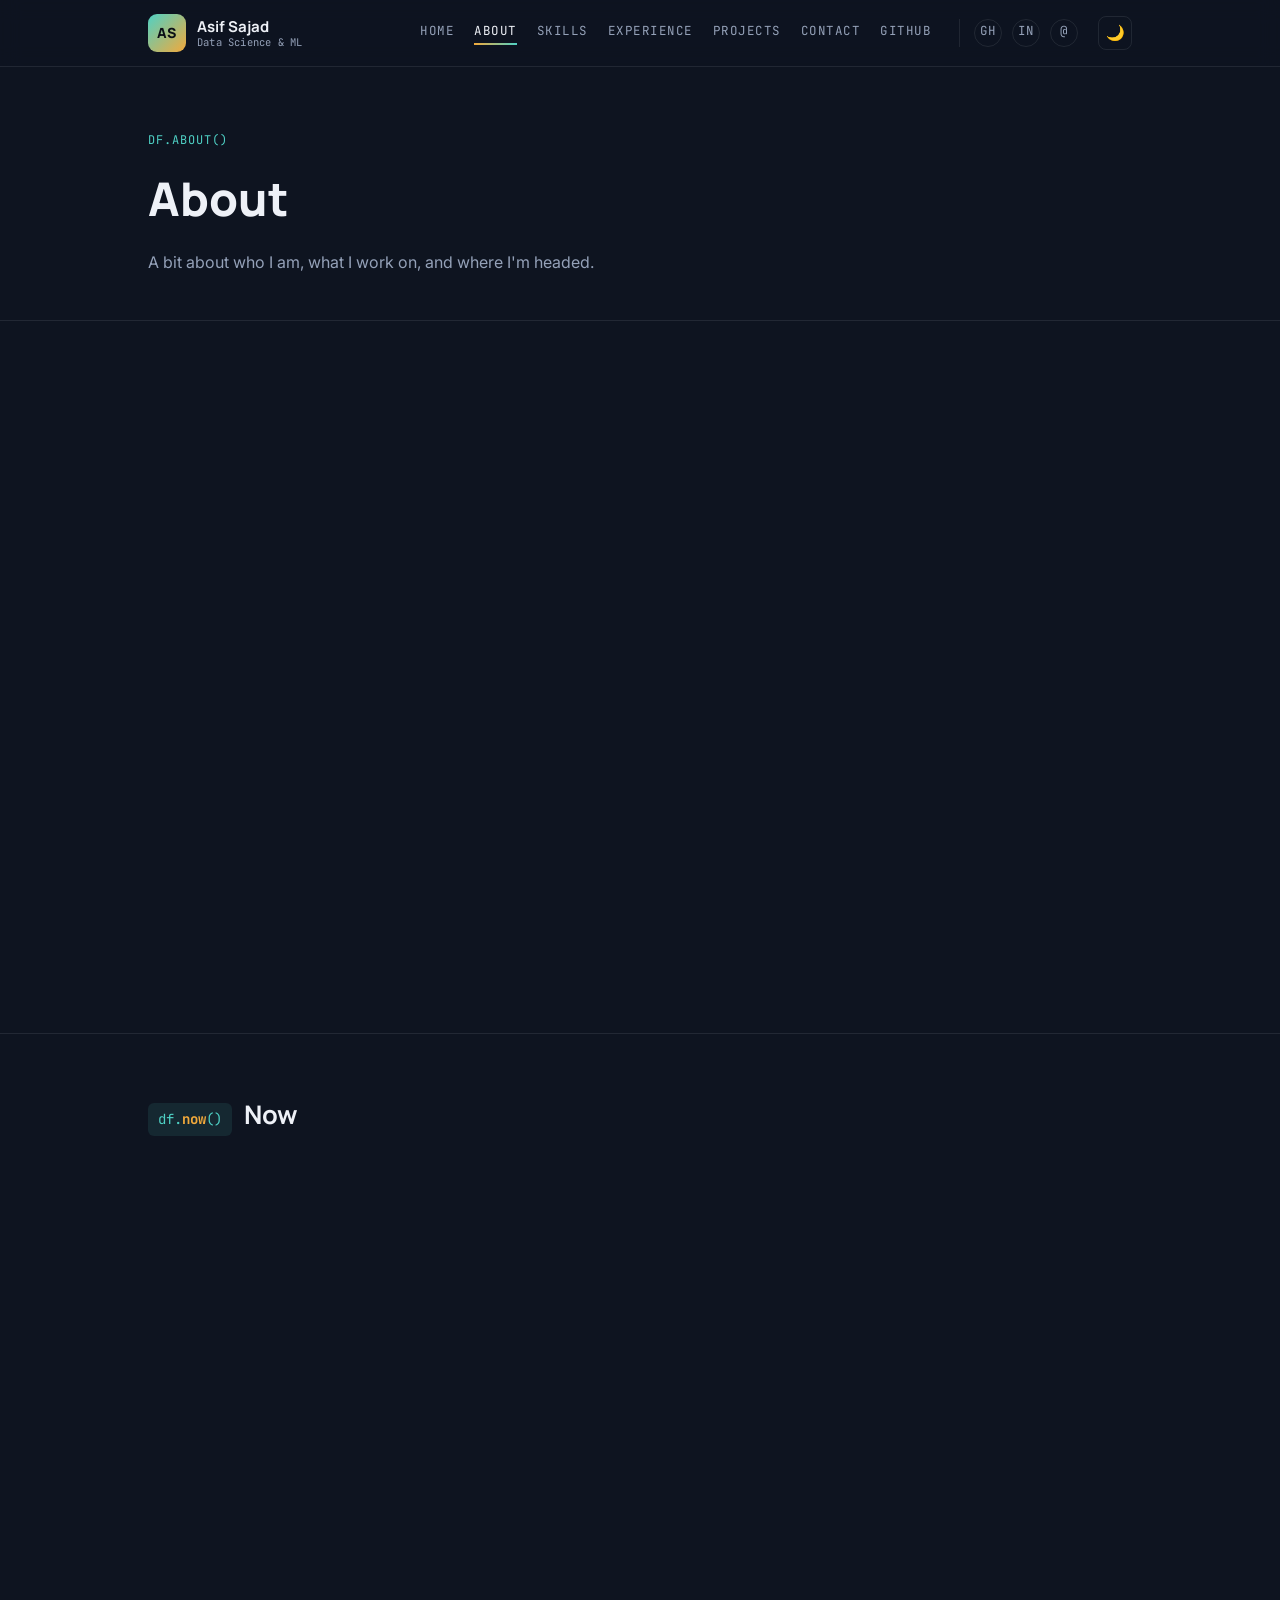
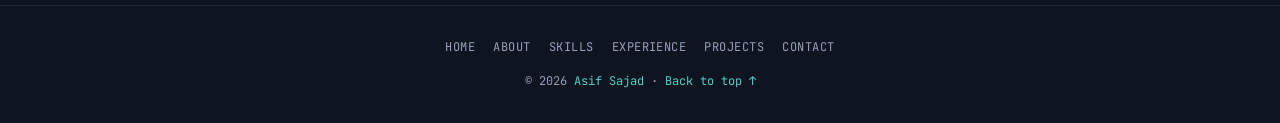
==== about.html @ b492c09a "Add files via upload" ====
<!DOCTYPE html>
<html lang="en">
<head>
<meta charset="UTF-8">
<meta name="viewport" content="width=device-width, initial-scale=1.0">
<title>About — Asif Sajad</title>
<link rel="preconnect" href="https://fonts.googleapis.com">
<link rel="preconnect" href="https://fonts.gstatic.com" crossorigin>
<link href="https://fonts.googleapis.com/css2?family=Manrope:wght@500;700;800&family=Inter:wght@400;500;600&family=JetBrains+Mono:wght@400;500;600&display=swap" rel="stylesheet">
<link rel="stylesheet" href="style.css">
<script data-goatcounter="https://asifsajad.goatcounter.com/count" async src="//gc.zgo.at/count.js"></script>
</head>
<body data-theme="dark" id="top">
<a href="#main" class="skip-link">Skip to main content</a>

<header class="nav">
  <div class="nav-inner">
    <a href="index.html" class="brand">
      <span class="monogram">AS</span>
      <span class="brand-text">
        <span class="brand-name">Asif Sajad</span>
        <span class="brand-tag">Data Science &amp; ML</span>
      </span>
    </a>
    <button class="nav-toggle" id="navToggle" aria-label="Toggle menu">☰</button>
    <nav class="links" id="navLinks">
      <a href="index.html">Home</a>
      <a href="about.html" class="active">About</a>
      <a href="skills.html">Skills</a>
      <a href="experience.html">Experience</a>
      <a href="projects.html">Projects</a>
      <a href="contact.html">Contact</a>
      <a href="https://github.com/aasifsajad0100" target="_blank" rel="noopener">GitHub</a>
      <div class="nav-socials">
        <a href="https://github.com/aasifsajad0100" target="_blank" rel="noopener" aria-label="GitHub">gh</a>
        <a href="https://www.linkedin.com/in/asif-sajad-9b8128278/" target="_blank" rel="noopener" aria-label="LinkedIn">in</a>
        <a href="mailto:aasifsajad2@gmail.com" aria-label="Email">@</a>
      </div>
      <button class="theme-btn" id="themeBtn" aria-label="Toggle theme">🌙</button>
    </nav>
  </div>
</header>

<main id="main">
  <section class="page-hero" style="border-top:none;">
    <div class="wrap">
      <div class="page-eyebrow">df.about()</div>
      <h1 class="page-title">About</h1>
      <p class="page-sub">A bit about who I am, what I work on, and where I'm headed.</p>
    </div>
  </section>

  <section style="border-top:none;">
    <div class="wrap">
      <div class="about-grid">
        <div class="about-text reveal">
          <p>I'm a <strong>3rd-year BSc Data Science student</strong> at the Islamic University of Science and Technology, with a solid hold on <strong>HTML, C, C++, Python, R, and MS Office</strong> — comfortable moving between low-level programming fundamentals and higher-level data workflows like cleaning, exploring, and modeling data.</p>
          <p>I completed an internship at <strong>NIT Srinagar</strong>, where I worked hands-on with <strong>machine learning using Python</strong> — from raw, messy data through preprocessing and exploratory analysis, to building and evaluating models whose results actually meant something.</p>
          <p>Data science, to me, sits at the intersection of statistics, code, and curiosity: I like the process of turning a spreadsheet full of numbers into a model that can actually predict something useful. Outside of coursework, I spend time in R for statistical exploration and Python for applied ML, and I'm steadily picking up the surrounding tooling — Git, SQL, and data visualization — that turns a model into something shippable.</p>
          <p>I'm looking to grow into a <strong>Data / ML Engineering role</strong> — an internship or entry-level position where I can keep building pipelines and models that hold up outside a notebook, while learning fast from people further along the path. I'm also open to <strong>freelance website-building work</strong> using HTML, CSS, and JavaScript — so feel free to reach out if that's what you need.</p>
        </div>
        <div class="info-card reveal">
          <div class="info-row"><span class="k">EDUCATION</span><span class="v">BSc Data Science, IUST — 3rd Year</span></div>
          <div class="info-row"><span class="k">BASED IN</span><span class="v">Pulwama, Jammu and Kashmir</span></div>
          <div class="info-row"><span class="k">FOCUS</span><span class="v">Python · R · ML</span></div>
          <div class="info-row"><span class="k">TOOLS</span><span class="v">C · C++ · MS Office</span></div>
          <div class="info-row"><span class="k">AVAILABILITY</span><span class="v">Internships / Web Projects</span></div>
          <div class="info-row"><span class="k">GRADUATING</span><span class="v">2028</span></div>
        </div>
      </div>
    </div>
  </section>

  <section id="now">
    <div class="wrap">
      <div class="section-head">
        <span class="df-call">df.<b>now</b>()</span>
        <h2 class="section-title">Now</h2>
      </div>
      <div class="now-panel reveal">
        <div class="now-head">
          <span class="now-dot"></span> asif@portfolio:~ <span class="now-updated">// Last updated: July 2026</span>
        </div>
        <ul class="now-list">
          <li><span class="now-label">Currently Building</span> A small ML project analyzing student performance data with Python</li>
          <li><span class="now-label">Learning</span> SQL and data visualization to round out the ML side with real data-engineering skills</li>
          <li><span class="now-label">Seeking</span> Internships and entry-level Data / ML Engineering roles — also open for website-building projects (HTML, CSS, JS)</li>
          <li><span class="now-label">Reading</span> Hands-On Machine Learning with Scikit-Learn &amp; TensorFlow — Aurélien Géron</li>
        </ul>
      </div>
    </div>
  </section>
</main>

<footer>
  <nav class="footer-nav">
    <a href="index.html">Home</a>
    <a href="about.html">About</a>
    <a href="skills.html">Skills</a>
    <a href="experience.html">Experience</a>
    <a href="projects.html">Projects</a>
    <a href="contact.html">Contact</a>
  </nav>
  <div class="footer-copy">© 2026 <a href="index.html">Asif Sajad</a> · <a href="#top">Back to top ↑</a></div>
</footer>

<script src="script.js"></script>
</body>
</html>
---- style.css ----
:root{
  --bg:#0e1420;
  --bg-soft:#141c2c;
  --panel:#182236;
  --line:rgba(233,238,247,0.09);
  --fg:#eef1f7;
  --fg-muted:#94a1b8;
  --amber:#f2a93b;
  --teal:#4fd1c5;
  --radius:10px;
  --maxw:1040px;
  --font-display:'Manrope', sans-serif;
  --font-body:'Inter', sans-serif;
  --font-mono:'JetBrains Mono', monospace;
}
[data-theme="light"]{
  --bg:#f5f3ee;
  --bg-soft:#ece8e0;
  --panel:#ffffff;
  --line:rgba(20,24,32,0.1);
  --fg:#161a22;
  --fg-muted:#5b6474;
  --amber:#c97a1c;
  --teal:#0e8a80;
}
*{box-sizing:border-box; margin:0; padding:0;}
html{scroll-behavior:smooth;}
@media (prefers-reduced-motion: reduce){
  html{scroll-behavior:auto;}
  *{animation-duration:0.001ms !important; transition-duration:0.001ms !important;}
}
body{
  background:var(--bg); color:var(--fg); font-family:var(--font-body);
  line-height:1.65; -webkit-font-smoothing:antialiased;
  transition:background .3s ease, color .3s ease;
}
a{color:inherit;}
img{max-width:100%; display:block;}
.wrap{max-width:var(--maxw); margin:0 auto; padding:0 28px;}
.skip-link{position:absolute; left:-999px; top:0; background:var(--amber); color:#111; padding:10px 16px; z-index:200;}
.skip-link:focus{left:12px; top:12px;}

/* PRELOADER */
#preloader{
  position:fixed; inset:0; z-index:9999; background:#0a0e14;
  display:flex; align-items:center; justify-content:center;
  transition:opacity .5s ease, visibility .5s ease;
}
#preloader.hide{opacity:0; visibility:hidden; pointer-events:none;}
.loader-content{width:100%; max-width:480px; padding:0 24px;}
.boot-lines{font-family:var(--font-mono); font-size:14px; line-height:2;}
.boot-line{opacity:0; transform:translateY(4px); animation:bootIn .35s ease forwards; color:#e6e9ef;}
.boot-line .boot-label{color:var(--teal); font-weight:600;}
@keyframes bootIn{to{opacity:1; transform:translateY(0);}}
.boot-cursor{display:inline-block; width:8px; height:14px; background:var(--amber); vertical-align:-2px; margin-left:2px; animation:blink 1s steps(1) infinite;}
@keyframes blink{50%{opacity:0;}}

/* NAV / BRAND */
header.nav{
  position:sticky; top:0; z-index:100;
  background:color-mix(in srgb, var(--bg) 88%, transparent);
  backdrop-filter:blur(10px); border-bottom:1px solid var(--line);
}
.nav-inner{display:flex; align-items:center; justify-content:space-between; padding:14px 28px; max-width:var(--maxw); margin:0 auto;}
.brand{display:flex; align-items:center; gap:11px; text-decoration:none;}
.monogram{
  width:38px; height:38px; border-radius:9px; flex-shrink:0;
  background:linear-gradient(135deg, var(--teal), var(--amber));
  display:flex; align-items:center; justify-content:center;
  font-family:var(--font-display); font-weight:800; font-size:14px; color:#0b0f16;
  letter-spacing:0.02em;
}
.brand-text{display:flex; flex-direction:column; line-height:1.15;}
.brand-name{font-family:var(--font-display); font-weight:700; font-size:15px; color:var(--fg);}
.brand-tag{font-family:var(--font-mono); font-size:10.5px; color:var(--fg-muted); letter-spacing:0.02em;}
nav.links{display:flex; gap:20px; list-style:none; align-items:center;}
nav.links a{
  font-family:var(--font-mono); font-size:12.5px; color:var(--fg-muted); text-decoration:none;
  text-transform:uppercase; letter-spacing:0.04em; position:relative; padding-bottom:3px;
  transition:color .25s ease;
}
nav.links a::after{
  content:''; position:absolute; left:0; bottom:0; width:100%; height:1.5px;
  background:linear-gradient(90deg, var(--amber), var(--teal));
  transform:scaleX(0); transform-origin:left; transition:transform .3s cubic-bezier(.22,1,.36,1);
}
nav.links a:hover, nav.links a.active{color:var(--fg);}
nav.links a:hover::after, nav.links a.active::after{transform:scaleX(1);}
.theme-btn{background:none; border:1px solid var(--line); color:var(--fg); width:34px; height:34px; border-radius:8px; cursor:pointer; font-size:15px; display:flex; align-items:center; justify-content:center; transition:border-color .2s ease;}
.theme-btn:hover{border-color:var(--amber);}
.nav-toggle{display:none; background:none; border:1px solid var(--line); color:var(--fg); width:38px; height:38px; border-radius:8px; cursor:pointer; font-size:16px;}
@media (max-width:820px){
  nav.links{position:fixed; top:65px; right:0; left:0; background:var(--bg); flex-direction:column; align-items:flex-start; padding:20px 28px; border-bottom:1px solid var(--line); gap:16px; transform:translateY(-8px); opacity:0; pointer-events:none; transition:all .2s ease;}
  nav.links.open{transform:translateY(0); opacity:1; pointer-events:auto;}
  .nav-toggle{display:flex; align-items:center; justify-content:center;}
}

/* PAGE HERO (non-home pages) */
.page-hero{padding:64px 0 44px; border-bottom:1px solid var(--line);}
.page-eyebrow{font-family:var(--font-mono); font-size:12px; color:var(--teal); text-transform:uppercase; letter-spacing:0.08em; margin-bottom:10px;}
.page-title{font-family:var(--font-display); font-weight:800; font-size:clamp(2rem,4.5vw,2.9rem);}
.page-sub{color:var(--fg-muted); margin-top:12px; max-width:60ch;}

/* HOME HERO */
.hero{padding:70px 0 60px; position:relative; overflow:hidden;}
.hero-bg-lines{position:absolute; inset:-10% -5% auto -5%; height:130%; z-index:0; opacity:0.35; pointer-events:none;}
.hero-bg-lines path{fill:none; stroke:url(#lineGrad); stroke-width:1.2; stroke-dasharray:14 10; animation:flowLines 14s linear infinite;}
.hero-bg-lines path:nth-child(2){animation-duration:18s; stroke-width:1;}
.hero-bg-lines path:nth-child(3){animation-duration:22s; animation-direction:reverse; stroke-width:0.8;}
.hero-bg-lines path:nth-child(4){animation-duration:16s; stroke-width:1;}
.hero-bg-lines circle{fill:var(--teal); opacity:0.5; animation:drift 9s ease-in-out infinite;}
@keyframes flowLines{to{stroke-dashoffset:-480;}}
@keyframes drift{0%,100%{transform:translateY(0);} 50%{transform:translateY(-18px);}}
[data-theme="light"] .hero-bg-lines{opacity:0.22;}
.hero-grid, .status-pill{position:relative; z-index:1;}
.status-pill{display:inline-flex; align-items:center; gap:8px; font-family:var(--font-mono); font-size:12px; color:var(--teal); border:1px solid var(--line); padding:6px 12px; border-radius:100px; margin-bottom:26px;}
.status-dot{width:7px; height:7px; border-radius:50%; background:var(--teal); box-shadow:0 0 0 3px color-mix(in srgb, var(--teal) 25%, transparent);}
.hero-grid{display:grid; grid-template-columns:1.15fr 0.85fr; gap:48px; align-items:center;}
@media (max-width:860px){.hero-grid{grid-template-columns:1fr;}}
h1.name{font-family:var(--font-display); font-weight:800; font-size:clamp(2.6rem,6vw,4.2rem); line-height:0.98; letter-spacing:-0.01em; display:flex; flex-direction:column;}
h1.name .name-line{display:block;}
h1.name .accent{background:linear-gradient(90deg, var(--amber), var(--teal), var(--amber)); background-size:200% auto; -webkit-background-clip:text; background-clip:text; color:transparent; animation:shimmer 5s linear infinite;}
@keyframes shimmer{to{background-position:200% center;}}
.tagline{font-size:1.1rem; color:var(--fg-muted); max-width:46ch; margin-top:18px;}
.role-line{font-family:var(--font-mono); font-size:15px; color:var(--fg-muted); margin-top:14px; min-height:1.4em;}
.role-line #roleType{color:var(--amber); font-weight:600;}
.role-cursor{display:inline-block; width:8px; height:15px; background:var(--teal); vertical-align:-2px; margin-left:2px; animation:blink 1s steps(1) infinite;}
.locale{font-family:var(--font-mono); font-size:13px; color:var(--fg-muted); margin-top:16px; display:flex; align-items:center; gap:6px;}
.hero-cta{display:flex; gap:14px; flex-wrap:wrap; margin-top:28px;}
.btn{font-family:var(--font-mono); font-size:13px; text-decoration:none; padding:12px 20px; border-radius:8px; display:inline-flex; align-items:center; gap:8px; transition:transform .15s ease, box-shadow .15s ease; border:none; cursor:pointer;}
.btn:hover{transform:translateY(-2px);}
.btn-primary{background:var(--amber); color:#151107; font-weight:600; box-shadow:0 0 0 0 color-mix(in srgb, var(--amber) 55%, transparent);}
.btn-primary:hover{box-shadow:0 6px 22px -4px color-mix(in srgb, var(--amber) 65%, transparent);}
.btn-ghost{border:1px solid var(--line); color:var(--fg); background:none;}
.btn-ghost:hover{border-color:var(--teal); color:var(--teal);}
.social-row{display:flex; gap:12px; flex-wrap:wrap; margin-top:22px;}
.social-row a{display:inline-flex; align-items:center; gap:7px; font-family:var(--font-mono); font-size:12.5px; color:var(--fg); text-decoration:none; border:1px solid var(--line); border-radius:100px; padding:7px 14px; transition:border-color .2s ease, color .2s ease;}
.social-row a:hover{border-color:var(--teal); color:var(--teal);}
.social-row .soc-ic{font-weight:600; color:var(--amber); font-size:12px;}
.hero-visual{position:relative; border:1px solid var(--line); border-radius:var(--radius); background:var(--panel); padding:18px; overflow:hidden;}
.hero-visual .cap{font-family:var(--font-mono); font-size:11px; color:var(--fg-muted); display:flex; justify-content:space-between; margin-bottom:10px;}
.hero-visual svg{width:100%; height:auto; display:block;}
.reg-line{stroke:var(--amber); stroke-width:2.5; fill:none; stroke-dasharray:400; stroke-dashoffset:400; animation:draw 1.6s ease forwards .3s;}
@keyframes draw{to{stroke-dashoffset:0;}}
.pt{fill:var(--teal); opacity:0; animation:pop .5s ease forwards;}
@keyframes pop{to{opacity:1;}}
.profile-photo--main{width:100%; max-width:220px; aspect-ratio:1/1; object-fit:cover; border-radius:50%; margin:0 auto 16px; border:2px solid var(--amber); animation:floaty 5s ease-in-out infinite; box-shadow:0 0 0 6px color-mix(in srgb, var(--amber) 10%, transparent);}
@keyframes floaty{0%,100%{transform:translateY(0);} 50%{transform:translateY(-8px);}}

.stats{display:grid; grid-template-columns:repeat(4,1fr); gap:1px; background:var(--line); border:1px solid var(--line); border-radius:var(--radius); overflow:hidden; margin-top:52px;}
@media (max-width:640px){.stats{grid-template-columns:repeat(2,1fr);}}
.stat{background:var(--panel); padding:22px 18px; text-align:center; transition:background .2s ease;}
.stat:hover{background:color-mix(in srgb, var(--panel) 80%, var(--teal) 8%);}
.stat .num{font-family:var(--font-display); font-size:1.9rem; font-weight:700; color:var(--amber);}
.stat .label{font-family:var(--font-mono); font-size:11px; color:var(--fg-muted); margin-top:4px;}

/* TERMINAL */
.term-window{background:#0d1117; border:1px solid var(--line); border-radius:10px; overflow:hidden; box-shadow:0 20px 50px -25px rgba(0,0,0,0.5); max-width:720px; margin:0 auto;}
[data-theme="light"] .term-window{background:#1a1f2b;}
.term-titlebar{display:flex; align-items:center; gap:7px; padding:11px 14px; background:rgba(255,255,255,0.04); border-bottom:1px solid rgba(255,255,255,0.06);}
.term-dot{width:11px; height:11px; border-radius:50%; display:inline-block;}
.term-title{font-family:var(--font-mono); font-size:11.5px; color:#8b93a5; margin-left:8px;}
.term-body{font-family:var(--font-mono); font-size:13.5px; line-height:1.85; color:#c9d1d9; padding:22px 24px; min-height:200px; white-space:pre-wrap; margin:0;}
.term-prompt{color:#4fd1c5;}
.term-output{color:#c9d1d9;}
.term-cursor{display:inline-block; width:8px; height:15px; background:#f2a93b; vertical-align:-2px; animation:blink 1s steps(1) infinite;}

/* SECTION shared */
section{padding:60px 0; border-top:1px solid var(--line);}
.section-head{display:flex; align-items:baseline; gap:12px; margin-bottom:30px; flex-wrap:wrap;}
.df-call{font-family:var(--font-mono); font-size:14px; color:var(--teal); background:color-mix(in srgb, var(--teal) 10%, transparent); padding:5px 10px; border-radius:6px;}
.df-call b{color:var(--amber);}
h2.section-title{font-family:var(--font-display); font-size:1.6rem; font-weight:700;}

/* ABOUT */
.about-grid{display:grid; grid-template-columns:1.3fr 0.9fr; gap:40px;}
@media (max-width:800px){.about-grid{grid-template-columns:1fr;}}
.about-text p{margin-bottom:16px; color:var(--fg-muted); max-width:62ch;}
.about-text strong{color:var(--fg);}
.info-card{background:var(--panel); border:1px solid var(--line); border-radius:var(--radius); padding:20px;}
.info-row{display:flex; justify-content:space-between; padding:11px 0; border-bottom:1px solid var(--line); font-size:14px;}
.info-row:last-child{border-bottom:none;}
.info-row .k{font-family:var(--font-mono); color:var(--fg-muted); font-size:12px;}
.info-row .v{font-weight:500; text-align:right;}

/* NOW */
.now-panel{background:var(--panel); border:1px solid var(--line); border-radius:var(--radius); padding:26px 28px; font-family:var(--font-mono);}
.now-head{font-size:13px; color:var(--fg-muted); padding-bottom:16px; margin-bottom:16px; border-bottom:1px solid var(--line); display:flex; align-items:center; gap:8px; flex-wrap:wrap;}
.now-dot{width:8px; height:8px; border-radius:50%; background:var(--teal); box-shadow:0 0 0 3px color-mix(in srgb, var(--teal) 20%, transparent);}
.now-updated{color:var(--fg-muted); opacity:0.7;}
.now-list{list-style:none;}
.now-list li{font-size:14.5px; font-family:var(--font-body); color:var(--fg-muted); padding:10px 0; border-bottom:1px dashed var(--line);}
.now-list li:last-child{border-bottom:none;}
.now-label{font-family:var(--font-mono); font-size:11.5px; color:var(--amber); text-transform:uppercase; letter-spacing:0.05em; display:block; margin-bottom:4px;}

/* SKILLS */
.skill-groups{display:grid; grid-template-columns:repeat(auto-fit, minmax(220px,1fr)); gap:16px;}
.skill-card{background:var(--panel); border:1px solid var(--line); border-radius:var(--radius); padding:20px; transition:transform .25s ease, box-shadow .25s ease, border-color .25s ease;}
.skill-card:hover{transform:translateY(-4px); border-color:color-mix(in srgb, var(--teal) 45%, var(--line)); box-shadow:0 12px 28px -18px color-mix(in srgb, var(--teal) 60%, transparent);}
.skill-card h3{font-family:var(--font-mono); font-size:12px; text-transform:uppercase; letter-spacing:0.06em; color:var(--fg-muted); margin-bottom:14px;}
.skill-item{margin-bottom:16px; font-size:14.5px;}
.skill-item:last-child{margin-bottom:0;}
.skill-top{font-weight:500; margin-bottom:3px;}
.skill-desc{font-size:12.5px; color:var(--fg-muted); margin-bottom:8px;}
.skill-bar{height:5px; background:var(--line); border-radius:4px; overflow:hidden;}
.skill-bar span{display:block; height:100%; width:0%; border-radius:4px; background:linear-gradient(90deg,var(--teal),var(--amber)); transition:width 1.1s cubic-bezier(.22,1,.36,1);}
.skill-bar span.filled{width:var(--fill);}

/* EXPERIENCE */
.timeline{border-left:2px solid var(--line); padding-left:26px; margin-left:6px;}
.tl-item{position:relative; padding-bottom:36px;}
.tl-item:last-child{padding-bottom:0;}
.tl-item::before{content:''; position:absolute; left:-33px; top:4px; width:12px; height:12px; border-radius:50%; background:var(--bg); border:2px solid var(--amber);}
.tl-date{font-family:var(--font-mono); font-size:12px; color:var(--teal); margin-bottom:6px; display:block;}
.tl-item h3{font-size:1.05rem; font-weight:600; margin-bottom:2px;}
.tl-item .org{color:var(--fg-muted); font-size:13.5px; margin-bottom:10px;}
.tl-item ul{padding-left:18px; color:var(--fg-muted); font-size:14px;}
.tl-item li{margin-bottom:6px;}

/* PROJECTS */
.project-grid{display:grid; grid-template-columns:repeat(auto-fit, minmax(280px,1fr)); gap:20px;}
.project-card{background:var(--panel); border:1px solid var(--line); border-radius:var(--radius); padding:22px; display:flex; flex-direction:column; transition:border-color .2s ease, transform .2s ease, box-shadow .2s ease;}
.project-card:hover{border-color:color-mix(in srgb, var(--amber) 50%, var(--line)); transform:translateY(-5px); box-shadow:0 16px 32px -18px color-mix(in srgb, var(--amber) 55%, transparent);}
.project-card h3{font-size:1.05rem; margin-bottom:8px;}
.project-card p{color:var(--fg-muted); font-size:14px;}
.tag-row{display:flex; flex-wrap:wrap; gap:6px; margin:14px 0;}
.tag{font-family:var(--font-mono); font-size:11px; color:var(--fg-muted); border:1px solid var(--line); padding:3px 8px; border-radius:100px;}
.proj-link{font-family:var(--font-mono); font-size:12.5px; color:var(--amber); text-decoration:none; margin-top:10px; display:inline-block;}
.proj-link:hover{text-decoration:underline;}
.proj-detail{font-size:12.5px; color:var(--fg-muted); margin-top:10px; line-height:1.5;}
.proj-detail .pd-k{font-family:var(--font-mono); font-size:10.5px; color:var(--teal); text-transform:uppercase; letter-spacing:0.05em; display:block; margin-bottom:2px;}

/* CONTACT */
.contact-panel{background:var(--panel); border:1px solid var(--line); border-radius:var(--radius); padding:36px; display:grid; grid-template-columns:0.9fr 1.1fr; gap:40px; align-items:start;}
@media (max-width:760px){.contact-panel{grid-template-columns:1fr;}}
.contact-panel h2{font-family:var(--font-display); font-size:1.6rem; margin-bottom:10px;}
.contact-panel p{color:var(--fg-muted); max-width:44ch;}
.contact-links{display:flex; flex-direction:column; gap:12px; max-width:240px;}
.contact-links a{font-family:var(--font-mono); font-size:13px; text-decoration:none; border:1px solid var(--line); padding:10px 16px; border-radius:8px; text-align:center; transition:border-color .2s ease, color .2s ease;}
.contact-links a:hover{border-color:var(--amber); color:var(--amber);}
.send-msg{display:flex; flex-direction:column; gap:6px;}
.send-msg label{font-family:var(--font-mono); font-size:11px; color:var(--fg-muted); text-transform:uppercase; letter-spacing:0.05em; margin-top:10px;}
.send-msg input, .send-msg textarea{background:var(--bg); border:1px solid var(--line); border-radius:8px; padding:11px 14px; color:var(--fg); font-family:var(--font-body); font-size:14px; resize:vertical; transition:border-color .2s ease;}
.send-msg input:focus, .send-msg textarea:focus{outline:none; border-color:var(--teal);}
.send-msg button{margin-top:16px;}
.send-msg button:disabled{opacity:0.65; cursor:not-allowed; transform:none;}
.form-note{font-size:12px; color:var(--fg-muted); text-align:center; margin-top:10px; max-width:none;}

footer{text-align:center; padding:32px 28px; color:var(--fg-muted); font-family:var(--font-mono); font-size:12px; border-top:1px solid var(--line);}
.footer-nav{display:flex; justify-content:center; gap:18px; flex-wrap:wrap; margin-bottom:14px;}
.footer-nav a{color:var(--fg-muted); text-decoration:none; text-transform:uppercase; letter-spacing:0.04em; transition:color .2s ease;}
.footer-nav a:hover{color:var(--amber);}
.footer-copy{color:var(--fg-muted);}
.footer-copy a{color:var(--teal); text-decoration:none;}
.footer-copy a:hover{text-decoration:underline;}

.nav-socials{display:flex; align-items:center; gap:10px; margin-left:8px; padding-left:14px; border-left:1px solid var(--line);}
.nav-socials a{
  width:28px; height:28px; border-radius:50%; display:flex; align-items:center; justify-content:center;
  border:1px solid var(--line); color:var(--fg-muted); font-size:12px; text-decoration:none;
  transition:border-color .2s ease, color .2s ease;
}
.nav-socials a:hover{border-color:var(--amber); color:var(--amber);}
@media (max-width:820px){
  .nav-socials{border-left:none; padding-left:0; margin-left:0; margin-top:4px;}
}

/* SPLIT HERO IDENTITY (home) */
.identity-split{display:grid; grid-template-columns:1fr 1fr; gap:0; border:1px solid var(--line); border-radius:var(--radius); overflow:hidden; margin-top:36px;}
@media (max-width:760px){.identity-split{grid-template-columns:1fr;}}
.identity-card{
  padding:32px 28px; text-decoration:none; color:var(--fg); position:relative;
  transition:background .25s ease;
  border-right:1px solid var(--line);
}
.identity-card:last-child{border-right:none;}
@media (max-width:760px){.identity-card{border-right:none; border-bottom:1px solid var(--line);} .identity-card:last-child{border-bottom:none;}}
.identity-card:hover{background:var(--panel);}
.identity-label{font-family:var(--font-display); font-weight:800; font-size:1.7rem; color:var(--amber);}
.identity-label.dev{color:var(--teal); font-family:var(--font-mono);}
.identity-desc{color:var(--fg-muted); font-size:14px; margin-top:10px; max-width:34ch;}
.identity-arrow{font-family:var(--font-mono); font-size:13px; color:var(--fg-muted); margin-top:14px; display:inline-block;}
.identity-card:hover .identity-arrow{color:var(--amber);}

/* LATEST WORK PREVIEW */
.work-grid{display:grid; grid-template-columns:repeat(auto-fit, minmax(240px,1fr)); gap:18px;}
.work-card{
  background:var(--panel); border:1px solid var(--line); border-radius:var(--radius);
  padding:20px; text-decoration:none; color:var(--fg); transition:transform .2s ease, border-color .2s ease;
}
.work-card:hover{transform:translateY(-4px); border-color:color-mix(in srgb, var(--amber) 50%, var(--line));}
.work-cat{font-family:var(--font-mono); font-size:10.5px; color:var(--teal); text-transform:uppercase; letter-spacing:0.05em;}
.work-title{font-family:var(--font-display); font-weight:700; font-size:1.05rem; margin-top:8px;}

.reveal{opacity:0; transform:translateY(16px); transition:opacity .6s ease, transform .6s ease;}
.reveal.in{opacity:1; transform:translateY(0);}
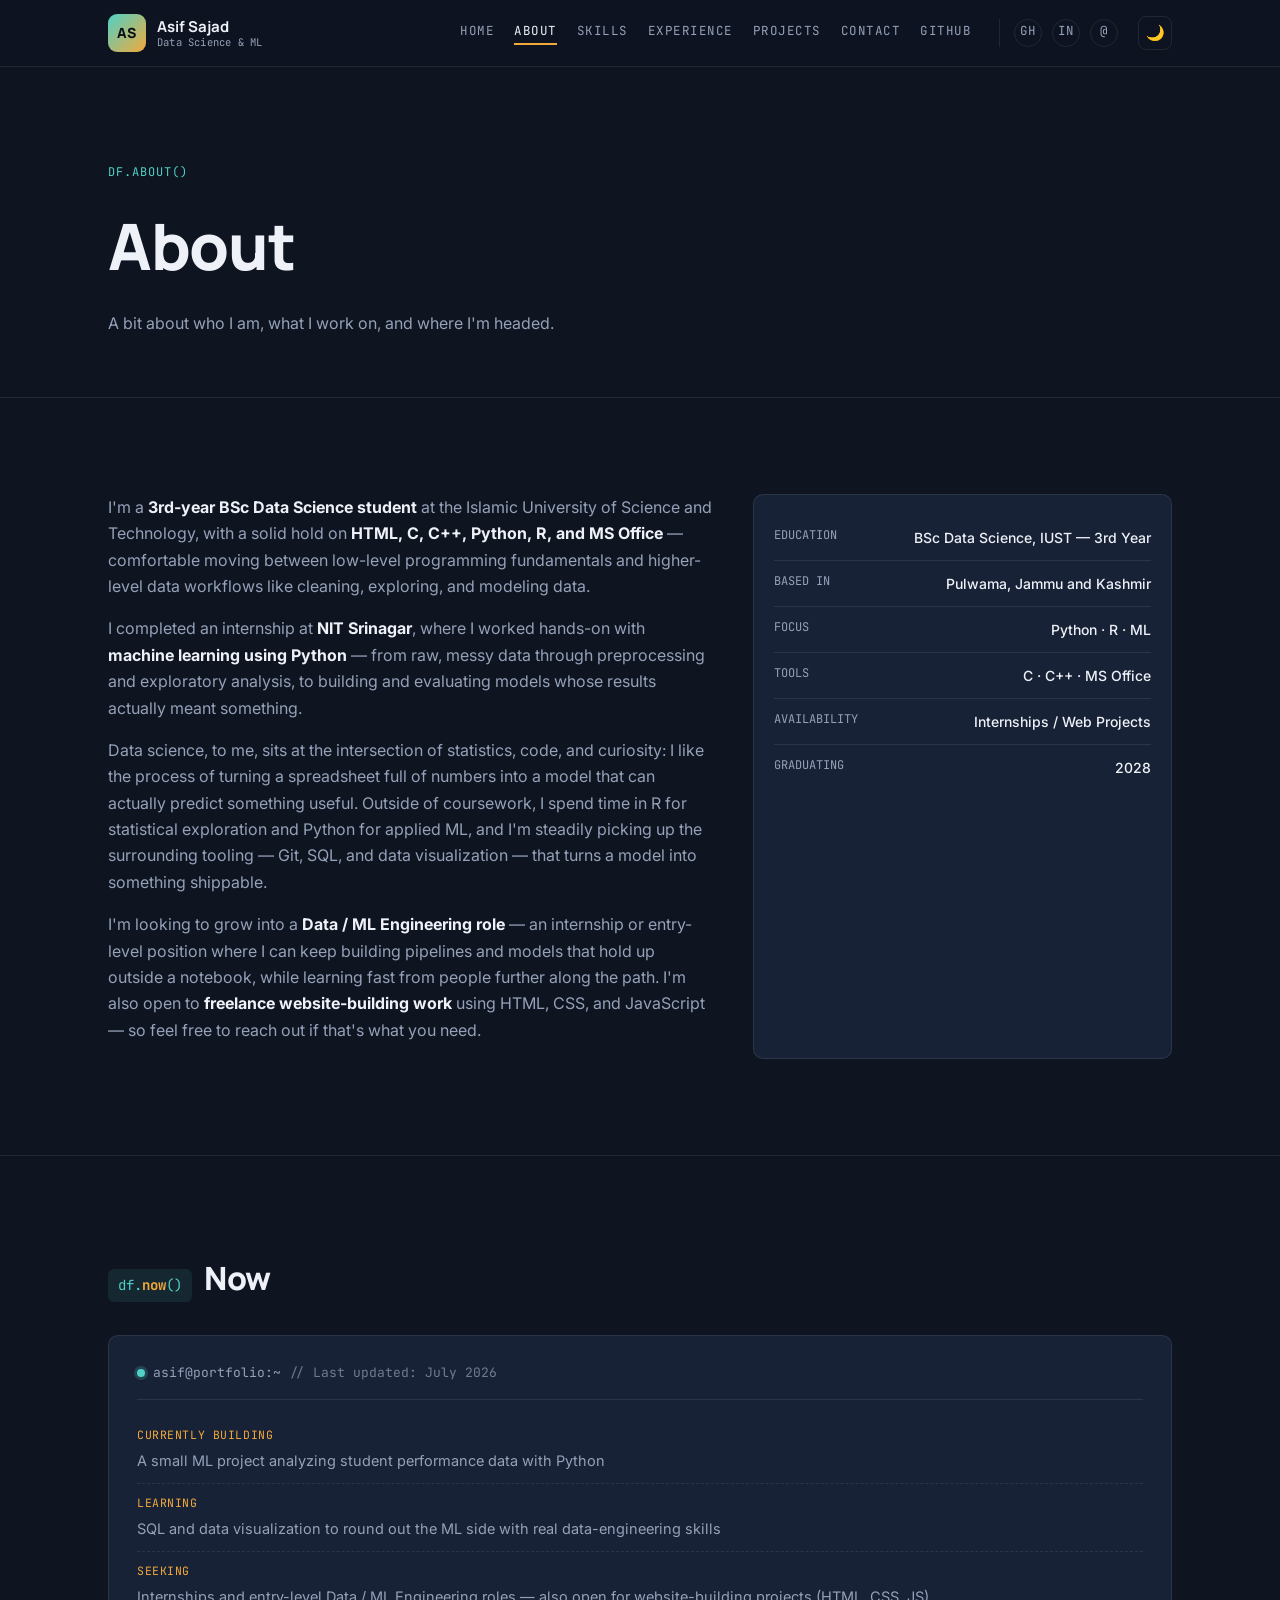
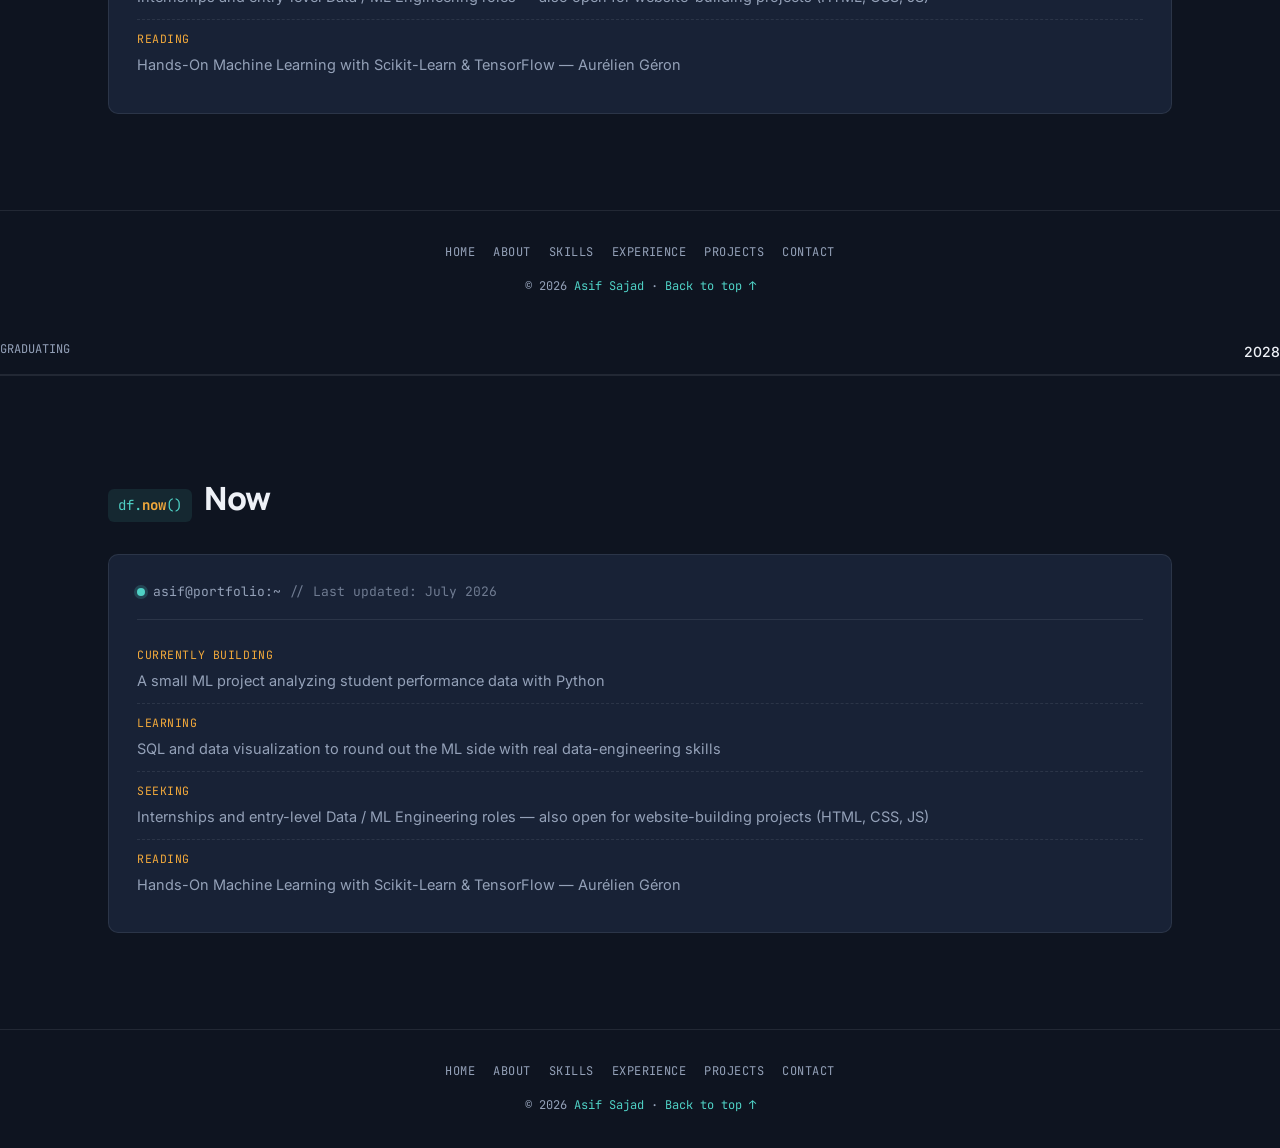
==== commit 1eb9ffb8: "Update about.html" ====
--- a/about.html
+++ b/about.html
@@ -104,6 +104,47 @@
   <div class="footer-copy">© 2026 <a href="index.html">Asif Sajad</a> · <a href="#top">Back to top ↑</a></div>
 </footer>
 
+<script src="script.js?v=2"></script>
+</body>
+</html>          <div class="info-row"><span class="k">GRADUATING</span><span class="v">2028</span></div>
+        </div>
+      </div>
+    </div>
+  </section>
+
+  <section id="now">
+    <div class="wrap">
+      <div class="section-head">
+        <span class="df-call">df.<b>now</b>()</span>
+        <h2 class="section-title">Now</h2>
+      </div>
+      <div class="now-panel reveal">
+        <div class="now-head">
+          <span class="now-dot"></span> asif@portfolio:~ <span class="now-updated">// Last updated: July 2026</span>
+        </div>
+        <ul class="now-list">
+          <li><span class="now-label">Currently Building</span> A small ML project analyzing student performance data with Python</li>
+          <li><span class="now-label">Learning</span> SQL and data visualization to round out the ML side with real data-engineering skills</li>
+          <li><span class="now-label">Seeking</span> Internships and entry-level Data / ML Engineering roles — also open for website-building projects (HTML, CSS, JS)</li>
+          <li><span class="now-label">Reading</span> Hands-On Machine Learning with Scikit-Learn &amp; TensorFlow — Aurélien Géron</li>
+        </ul>
+      </div>
+    </div>
+  </section>
+</main>
+
+<footer>
+  <nav class="footer-nav">
+    <a href="index.html">Home</a>
+    <a href="about.html">About</a>
+    <a href="skills.html">Skills</a>
+    <a href="experience.html">Experience</a>
+    <a href="projects.html">Projects</a>
+    <a href="contact.html">Contact</a>
+  </nav>
+  <div class="footer-copy">© 2026 <a href="index.html">Asif Sajad</a> · <a href="#top">Back to top ↑</a></div>
+</footer>
+
 <script src="script.js"></script>
 </body>
 </html>
--- a/style.css
+++ b/style.css
@@ -8,7 +8,7 @@
   --amber:#f2a93b;
   --teal:#4fd1c5;
   --radius:10px;
-  --maxw:1040px;
+  --maxw:1120px;
   --font-display:'Manrope', sans-serif;
   --font-body:'Inter', sans-serif;
   --font-mono:'JetBrains Mono', monospace;
@@ -81,7 +81,7 @@
 }
 nav.links a::after{
   content:''; position:absolute; left:0; bottom:0; width:100%; height:1.5px;
-  background:linear-gradient(90deg, var(--amber), var(--teal));
+  background:var(--amber);
   transform:scaleX(0); transform-origin:left; transition:transform .3s cubic-bezier(.22,1,.36,1);
 }
 nav.links a:hover, nav.links a.active{color:var(--fg);}
@@ -96,13 +96,13 @@
 }
 
 /* PAGE HERO (non-home pages) */
-.page-hero{padding:64px 0 44px; border-bottom:1px solid var(--line);}
+.page-hero{padding:96px 0 60px; border-bottom:1px solid var(--line);}
 .page-eyebrow{font-family:var(--font-mono); font-size:12px; color:var(--teal); text-transform:uppercase; letter-spacing:0.08em; margin-bottom:10px;}
-.page-title{font-family:var(--font-display); font-weight:800; font-size:clamp(2rem,4.5vw,2.9rem);}
+.page-title{font-family:var(--font-display); font-weight:800; font-size:clamp(2.6rem,6vw,4rem); letter-spacing:-0.02em;}
 .page-sub{color:var(--fg-muted); margin-top:12px; max-width:60ch;}
 
 /* HOME HERO */
-.hero{padding:70px 0 60px; position:relative; overflow:hidden;}
+.hero{padding:100px 0 80px; position:relative; overflow:hidden;}
 .hero-bg-lines{position:absolute; inset:-10% -5% auto -5%; height:130%; z-index:0; opacity:0.35; pointer-events:none;}
 .hero-bg-lines path{fill:none; stroke:url(#lineGrad); stroke-width:1.2; stroke-dasharray:14 10; animation:flowLines 14s linear infinite;}
 .hero-bg-lines path:nth-child(2){animation-duration:18s; stroke-width:1;}
@@ -117,25 +117,25 @@
 .status-dot{width:7px; height:7px; border-radius:50%; background:var(--teal); box-shadow:0 0 0 3px color-mix(in srgb, var(--teal) 25%, transparent);}
 .hero-grid{display:grid; grid-template-columns:1.15fr 0.85fr; gap:48px; align-items:center;}
 @media (max-width:860px){.hero-grid{grid-template-columns:1fr;}}
-h1.name{font-family:var(--font-display); font-weight:800; font-size:clamp(2.6rem,6vw,4.2rem); line-height:0.98; letter-spacing:-0.01em; display:flex; flex-direction:column;}
+h1.name{font-family:var(--font-display); font-weight:800; font-size:clamp(3.4rem,9vw,6.4rem); line-height:0.92; letter-spacing:-0.02em; display:flex; flex-direction:column;}
 h1.name .name-line{display:block;}
 h1.name .accent{background:linear-gradient(90deg, var(--amber), var(--teal), var(--amber)); background-size:200% auto; -webkit-background-clip:text; background-clip:text; color:transparent; animation:shimmer 5s linear infinite;}
 @keyframes shimmer{to{background-position:200% center;}}
-.tagline{font-size:1.1rem; color:var(--fg-muted); max-width:46ch; margin-top:18px;}
+.tagline{font-size:1.25rem; color:var(--fg-muted); max-width:44ch; margin-top:22px;}
 .role-line{font-family:var(--font-mono); font-size:15px; color:var(--fg-muted); margin-top:14px; min-height:1.4em;}
 .role-line #roleType{color:var(--amber); font-weight:600;}
 .role-cursor{display:inline-block; width:8px; height:15px; background:var(--teal); vertical-align:-2px; margin-left:2px; animation:blink 1s steps(1) infinite;}
 .locale{font-family:var(--font-mono); font-size:13px; color:var(--fg-muted); margin-top:16px; display:flex; align-items:center; gap:6px;}
-.hero-cta{display:flex; gap:14px; flex-wrap:wrap; margin-top:28px;}
+.hero-cta{display:flex; gap:16px; flex-wrap:wrap; margin-top:36px;}
 .btn{font-family:var(--font-mono); font-size:13px; text-decoration:none; padding:12px 20px; border-radius:8px; display:inline-flex; align-items:center; gap:8px; transition:transform .15s ease, box-shadow .15s ease; border:none; cursor:pointer;}
 .btn:hover{transform:translateY(-2px);}
 .btn-primary{background:var(--amber); color:#151107; font-weight:600; box-shadow:0 0 0 0 color-mix(in srgb, var(--amber) 55%, transparent);}
 .btn-primary:hover{box-shadow:0 6px 22px -4px color-mix(in srgb, var(--amber) 65%, transparent);}
 .btn-ghost{border:1px solid var(--line); color:var(--fg); background:none;}
-.btn-ghost:hover{border-color:var(--teal); color:var(--teal);}
+.btn-ghost:hover{border-color:var(--amber); color:var(--amber);}
 .social-row{display:flex; gap:12px; flex-wrap:wrap; margin-top:22px;}
 .social-row a{display:inline-flex; align-items:center; gap:7px; font-family:var(--font-mono); font-size:12.5px; color:var(--fg); text-decoration:none; border:1px solid var(--line); border-radius:100px; padding:7px 14px; transition:border-color .2s ease, color .2s ease;}
-.social-row a:hover{border-color:var(--teal); color:var(--teal);}
+.social-row a:hover{border-color:var(--amber); color:var(--amber);}
 .social-row .soc-ic{font-weight:600; color:var(--amber); font-size:12px;}
 .hero-visual{position:relative; border:1px solid var(--line); border-radius:var(--radius); background:var(--panel); padding:18px; overflow:hidden;}
 .hero-visual .cap{font-family:var(--font-mono); font-size:11px; color:var(--fg-muted); display:flex; justify-content:space-between; margin-bottom:10px;}
@@ -144,7 +144,7 @@
 @keyframes draw{to{stroke-dashoffset:0;}}
 .pt{fill:var(--teal); opacity:0; animation:pop .5s ease forwards;}
 @keyframes pop{to{opacity:1;}}
-.profile-photo--main{width:100%; max-width:220px; aspect-ratio:1/1; object-fit:cover; border-radius:50%; margin:0 auto 16px; border:2px solid var(--amber); animation:floaty 5s ease-in-out infinite; box-shadow:0 0 0 6px color-mix(in srgb, var(--amber) 10%, transparent);}
+.profile-photo--main{width:100%; max-width:280px; aspect-ratio:1/1; object-fit:cover; border-radius:50%; margin:0 auto 16px; border:3px solid var(--amber); animation:floaty 5s ease-in-out infinite; box-shadow:0 0 0 8px color-mix(in srgb, var(--amber) 10%, transparent);}
 @keyframes floaty{0%,100%{transform:translateY(0);} 50%{transform:translateY(-8px);}}
 
 .stats{display:grid; grid-template-columns:repeat(4,1fr); gap:1px; background:var(--line); border:1px solid var(--line); border-radius:var(--radius); overflow:hidden; margin-top:52px;}
@@ -166,11 +166,11 @@
 .term-cursor{display:inline-block; width:8px; height:15px; background:#f2a93b; vertical-align:-2px; animation:blink 1s steps(1) infinite;}
 
 /* SECTION shared */
-section{padding:60px 0; border-top:1px solid var(--line);}
+section{padding:96px 0; border-top:1px solid var(--line);}
 .section-head{display:flex; align-items:baseline; gap:12px; margin-bottom:30px; flex-wrap:wrap;}
 .df-call{font-family:var(--font-mono); font-size:14px; color:var(--teal); background:color-mix(in srgb, var(--teal) 10%, transparent); padding:5px 10px; border-radius:6px;}
 .df-call b{color:var(--amber);}
-h2.section-title{font-family:var(--font-display); font-size:1.6rem; font-weight:700;}
+h2.section-title{font-family:var(--font-display); font-size:2rem; font-weight:800; letter-spacing:-0.01em;}
 
 /* ABOUT */
 .about-grid{display:grid; grid-template-columns:1.3fr 0.9fr; gap:40px;}
@@ -203,7 +203,7 @@
 .skill-top{font-weight:500; margin-bottom:3px;}
 .skill-desc{font-size:12.5px; color:var(--fg-muted); margin-bottom:8px;}
 .skill-bar{height:5px; background:var(--line); border-radius:4px; overflow:hidden;}
-.skill-bar span{display:block; height:100%; width:0%; border-radius:4px; background:linear-gradient(90deg,var(--teal),var(--amber)); transition:width 1.1s cubic-bezier(.22,1,.36,1);}
+.skill-bar span{display:block; height:100%; width:0%; border-radius:4px; background:var(--amber); transition:width 1.1s cubic-bezier(.22,1,.36,1);}
 .skill-bar span.filled{width:var(--fill);}
 
 /* EXPERIENCE */
@@ -228,7 +228,7 @@
 .proj-link{font-family:var(--font-mono); font-size:12.5px; color:var(--amber); text-decoration:none; margin-top:10px; display:inline-block;}
 .proj-link:hover{text-decoration:underline;}
 .proj-detail{font-size:12.5px; color:var(--fg-muted); margin-top:10px; line-height:1.5;}
-.proj-detail .pd-k{font-family:var(--font-mono); font-size:10.5px; color:var(--teal); text-transform:uppercase; letter-spacing:0.05em; display:block; margin-bottom:2px;}
+.proj-detail .pd-k{font-family:var(--font-mono); font-size:10.5px; color:var(--fg-muted); text-transform:uppercase; letter-spacing:0.05em; display:block; margin-bottom:2px;}
 
 /* CONTACT */
 .contact-panel{background:var(--panel); border:1px solid var(--line); border-radius:var(--radius); padding:36px; display:grid; grid-template-columns:0.9fr 1.1fr; gap:40px; align-items:start;}
@@ -276,7 +276,7 @@
 .identity-card:last-child{border-right:none;}
 @media (max-width:760px){.identity-card{border-right:none; border-bottom:1px solid var(--line);} .identity-card:last-child{border-bottom:none;}}
 .identity-card:hover{background:var(--panel);}
-.identity-label{font-family:var(--font-display); font-weight:800; font-size:1.7rem; color:var(--amber);}
+.identity-label{font-family:var(--font-display); font-weight:800; font-size:2.4rem; letter-spacing:-0.01em; color:var(--amber);}
 .identity-label.dev{color:var(--teal); font-family:var(--font-mono);}
 .identity-desc{color:var(--fg-muted); font-size:14px; margin-top:10px; max-width:34ch;}
 .identity-arrow{font-family:var(--font-mono); font-size:13px; color:var(--fg-muted); margin-top:14px; display:inline-block;}
@@ -289,7 +289,7 @@
   padding:20px; text-decoration:none; color:var(--fg); transition:transform .2s ease, border-color .2s ease;
 }
 .work-card:hover{transform:translateY(-4px); border-color:color-mix(in srgb, var(--amber) 50%, var(--line));}
-.work-cat{font-family:var(--font-mono); font-size:10.5px; color:var(--teal); text-transform:uppercase; letter-spacing:0.05em;}
+.work-cat{font-family:var(--font-mono); font-size:10.5px; color:var(--fg-muted); text-transform:uppercase; letter-spacing:0.08em;}
 .work-title{font-family:var(--font-display); font-weight:700; font-size:1.05rem; margin-top:8px;}
 
 .reveal{opacity:0; transform:translateY(16px); transition:opacity .6s ease, transform .6s ease;}
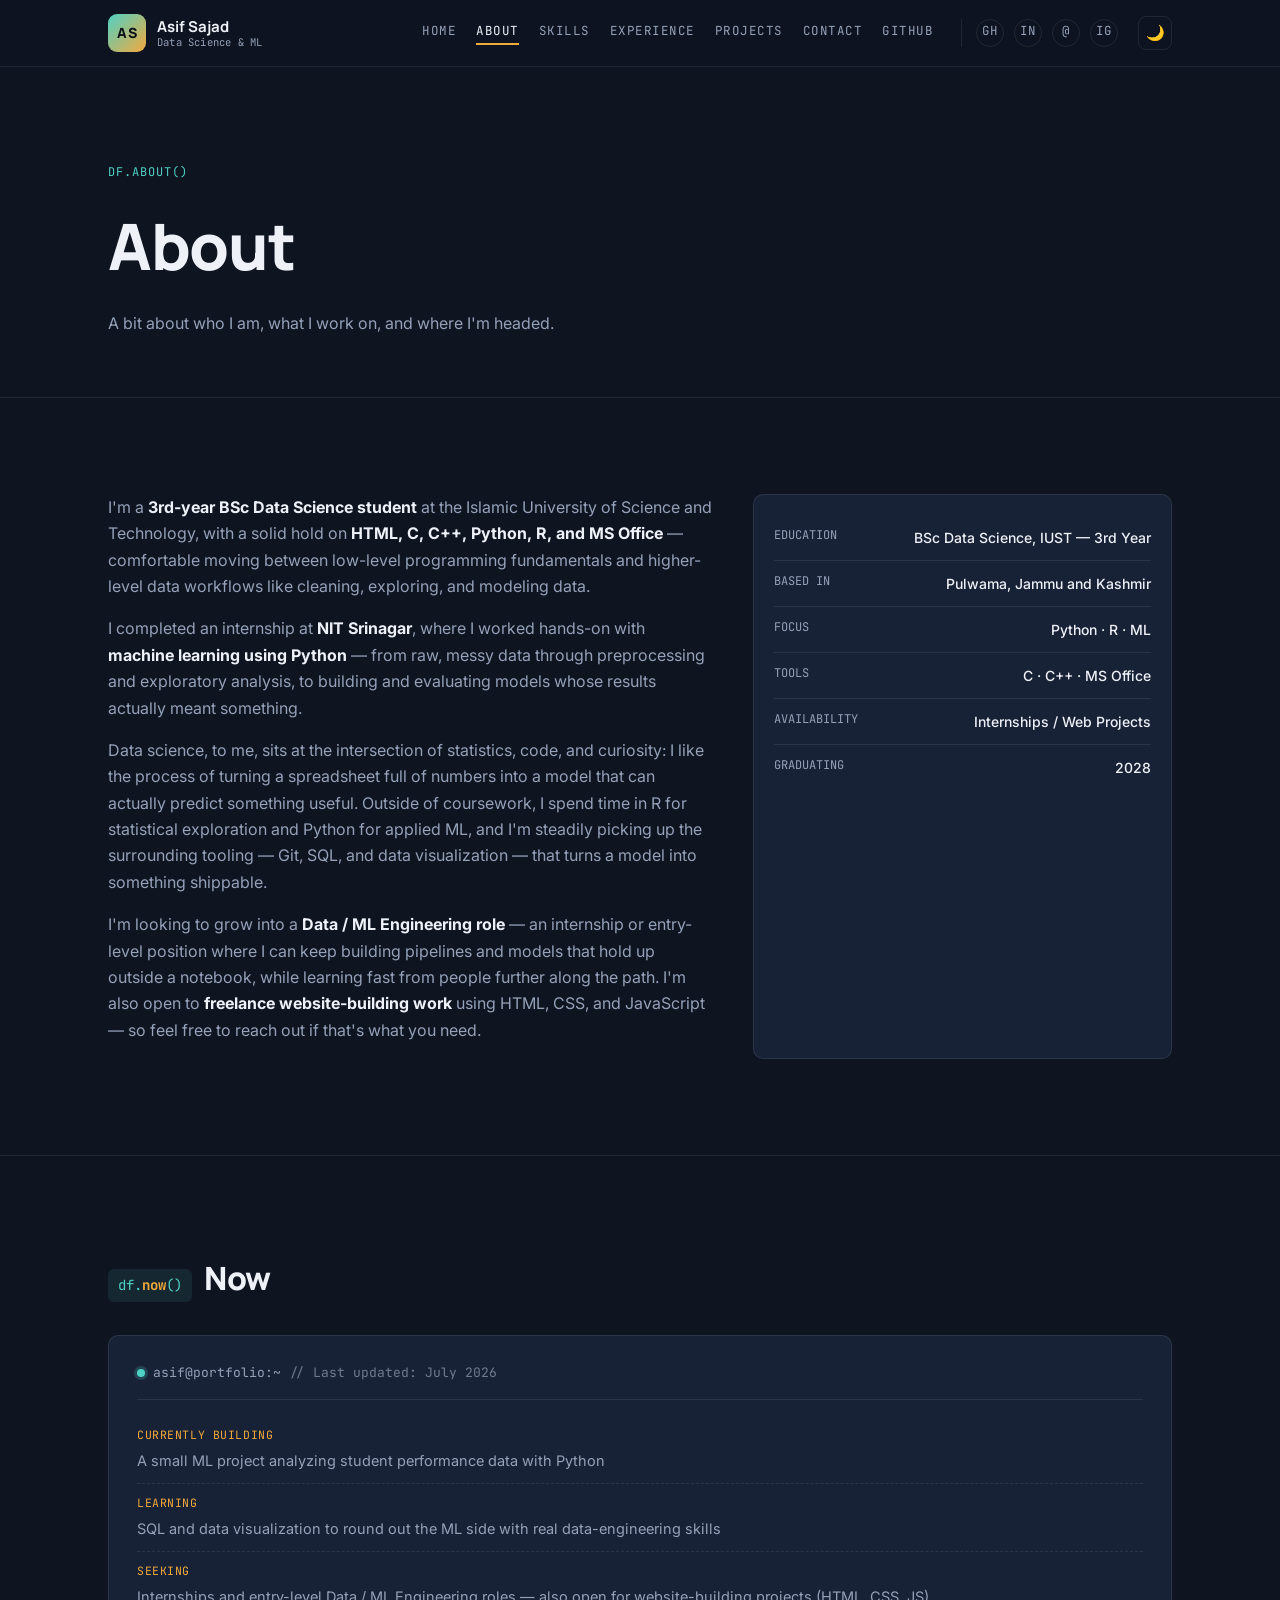
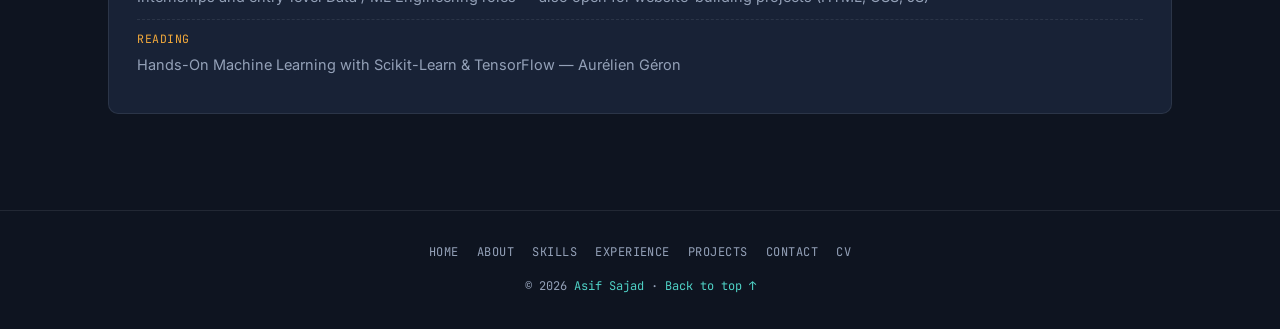
==== commit 9c8db5c0: "Update about.html" ====
--- a/about.html
+++ b/about.html
@@ -16,7 +16,10 @@
 <header class="nav">
   <div class="nav-inner">
     <a href="index.html" class="brand">
-      <span class="monogram">AS</span>
+      <span class="monogram" aria-hidden="true">
+        <span class="mono-a">A</span><span class="mono-s">S</span>
+        <span class="mono-dot"></span>
+      </span>
       <span class="brand-text">
         <span class="brand-name">Asif Sajad</span>
         <span class="brand-tag">Data Science &amp; ML</span>
@@ -30,11 +33,12 @@
       <a href="experience.html">Experience</a>
       <a href="projects.html">Projects</a>
       <a href="contact.html">Contact</a>
-      <a href="https://github.com/aasifsajad0100" target="_blank" rel="noopener">GitHub</a>
+      <a href="https://github.com/AasifSajad" target="_blank" rel="noopener">GitHub</a>
       <div class="nav-socials">
-        <a href="https://github.com/aasifsajad0100" target="_blank" rel="noopener" aria-label="GitHub">gh</a>
+        <a href="https://github.com/AasifSajad" target="_blank" rel="noopener" aria-label="GitHub">gh</a>
         <a href="https://www.linkedin.com/in/asif-sajad-9b8128278/" target="_blank" rel="noopener" aria-label="LinkedIn">in</a>
         <a href="mailto:aasifsajad2@gmail.com" aria-label="Email">@</a>
+        <a href="https://instagram.com/REPLACE_WITH_YOUR_HANDLE" target="_blank" rel="noopener" aria-label="Instagram">ig</a>
       </div>
       <button class="theme-btn" id="themeBtn" aria-label="Toggle theme">🌙</button>
     </nav>
@@ -100,51 +104,11 @@
     <a href="experience.html">Experience</a>
     <a href="projects.html">Projects</a>
     <a href="contact.html">Contact</a>
+    <a href="cv.html">CV</a>
   </nav>
   <div class="footer-copy">© 2026 <a href="index.html">Asif Sajad</a> · <a href="#top">Back to top ↑</a></div>
 </footer>
 
 <script src="script.js?v=2"></script>
 </body>
-</html>          <div class="info-row"><span class="k">GRADUATING</span><span class="v">2028</span></div>
-        </div>
-      </div>
-    </div>
-  </section>
-
-  <section id="now">
-    <div class="wrap">
-      <div class="section-head">
-        <span class="df-call">df.<b>now</b>()</span>
-        <h2 class="section-title">Now</h2>
-      </div>
-      <div class="now-panel reveal">
-        <div class="now-head">
-          <span class="now-dot"></span> asif@portfolio:~ <span class="now-updated">// Last updated: July 2026</span>
-        </div>
-        <ul class="now-list">
-          <li><span class="now-label">Currently Building</span> A small ML project analyzing student performance data with Python</li>
-          <li><span class="now-label">Learning</span> SQL and data visualization to round out the ML side with real data-engineering skills</li>
-          <li><span class="now-label">Seeking</span> Internships and entry-level Data / ML Engineering roles — also open for website-building projects (HTML, CSS, JS)</li>
-          <li><span class="now-label">Reading</span> Hands-On Machine Learning with Scikit-Learn &amp; TensorFlow — Aurélien Géron</li>
-        </ul>
-      </div>
-    </div>
-  </section>
-</main>
-
-<footer>
-  <nav class="footer-nav">
-    <a href="index.html">Home</a>
-    <a href="about.html">About</a>
-    <a href="skills.html">Skills</a>
-    <a href="experience.html">Experience</a>
-    <a href="projects.html">Projects</a>
-    <a href="contact.html">Contact</a>
-  </nav>
-  <div class="footer-copy">© 2026 <a href="index.html">Asif Sajad</a> · <a href="#top">Back to top ↑</a></div>
-</footer>
-
-<script src="script.js"></script>
-</body>
 </html>
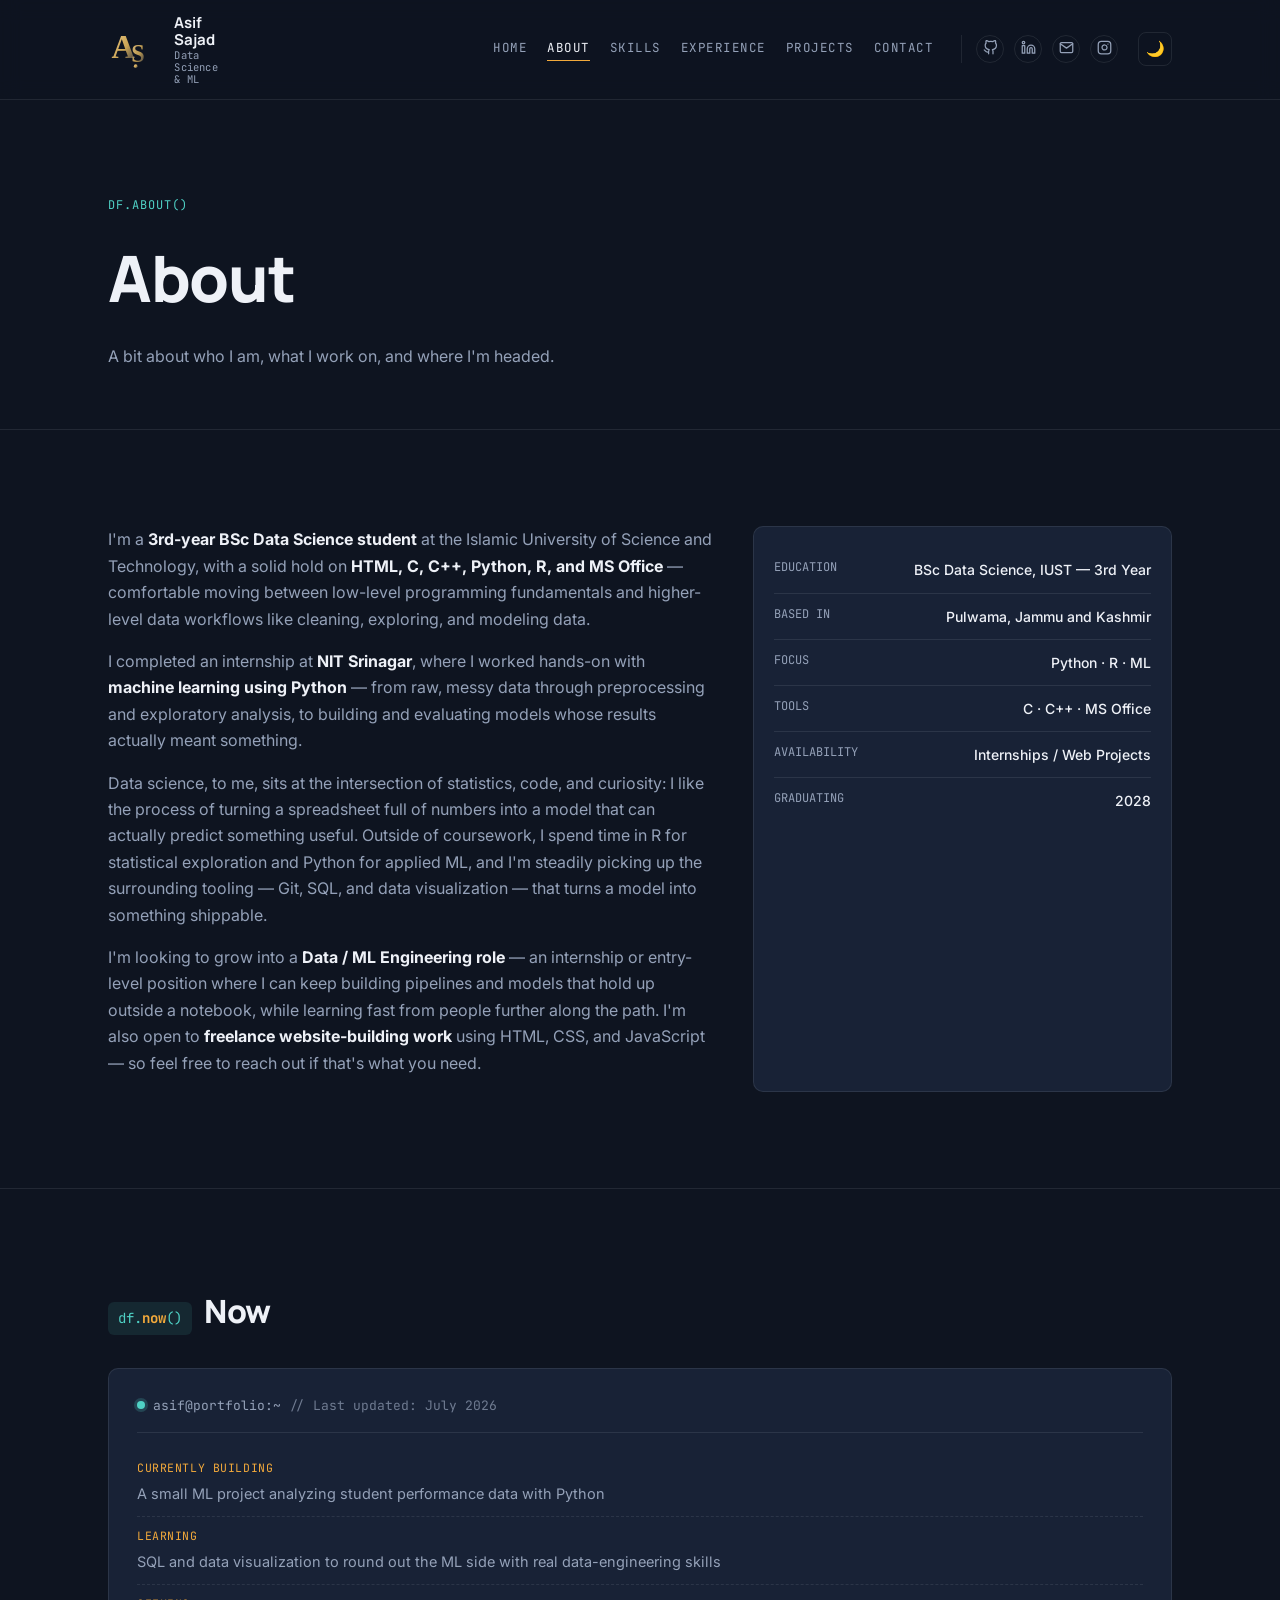
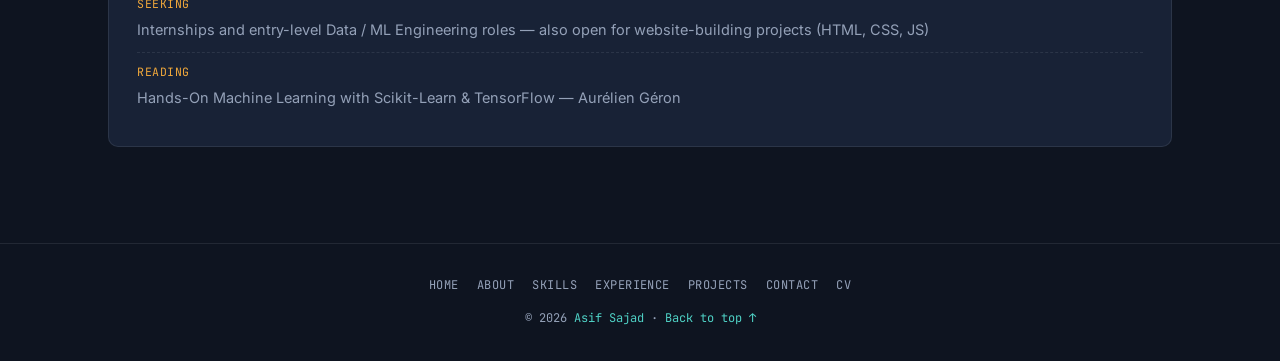
==== commit 7d0efec9: "Update about.html" ====
--- a/about.html
+++ b/about.html
@@ -7,7 +7,7 @@
 <link rel="preconnect" href="https://fonts.googleapis.com">
 <link rel="preconnect" href="https://fonts.gstatic.com" crossorigin>
 <link href="https://fonts.googleapis.com/css2?family=Manrope:wght@500;700;800&family=Inter:wght@400;500;600&family=JetBrains+Mono:wght@400;500;600&display=swap" rel="stylesheet">
-<link rel="stylesheet" href="style.css">
+<link rel="stylesheet" href="style.css?v=3">
 <script data-goatcounter="https://asifsajad.goatcounter.com/count" async src="//gc.zgo.at/count.js"></script>
 </head>
 <body data-theme="dark" id="top">
@@ -16,10 +16,19 @@
 <header class="nav">
   <div class="nav-inner">
     <a href="index.html" class="brand">
-      <span class="monogram" aria-hidden="true">
-        <span class="mono-a">A</span><span class="mono-s">S</span>
-        <span class="mono-dot"></span>
-      </span>
+      <svg class="monogram-svg" viewBox="0 0 64 64" aria-hidden="true" xmlns="http://www.w3.org/2000/svg">
+        <defs>
+          <linearGradient id="logoGrad" x1="0" y1="0" x2="1" y2="1">
+            <stop offset="0%" stop-color="#eecb87"/>
+            <stop offset="55%" stop-color="#caa455"/>
+            <stop offset="100%" stop-color="#232c42"/>
+          </linearGradient>
+        </defs>
+        <text x="4" y="42" font-family="Georgia, 'Times New Roman', serif" font-size="38" font-weight="700" fill="url(#logoGrad)">A</text>
+        <text x="27" y="46" font-family="Georgia, 'Times New Roman', serif" font-size="28" font-weight="700" fill="url(#logoGrad)" opacity="0.92">S</text>
+        <line x1="8" y1="51" x2="56" y2="51" stroke="url(#logoGrad)" stroke-width="1.2"/>
+        <circle cx="32" cy="51" r="2.1" fill="url(#logoGrad)"/>
+      </svg>
       <span class="brand-text">
         <span class="brand-name">Asif Sajad</span>
         <span class="brand-tag">Data Science &amp; ML</span>
@@ -33,12 +42,11 @@
       <a href="experience.html">Experience</a>
       <a href="projects.html">Projects</a>
       <a href="contact.html">Contact</a>
-      <a href="https://github.com/AasifSajad" target="_blank" rel="noopener">GitHub</a>
       <div class="nav-socials">
-        <a href="https://github.com/AasifSajad" target="_blank" rel="noopener" aria-label="GitHub">gh</a>
-        <a href="https://www.linkedin.com/in/asif-sajad-9b8128278/" target="_blank" rel="noopener" aria-label="LinkedIn">in</a>
-        <a href="mailto:aasifsajad2@gmail.com" aria-label="Email">@</a>
-        <a href="https://instagram.com/REPLACE_WITH_YOUR_HANDLE" target="_blank" rel="noopener" aria-label="Instagram">ig</a>
+        <a href="https://github.com/AasifSajad" target="_blank" rel="noopener" aria-label="GitHub"><svg viewBox="0 0 24 24" width="15" height="15" fill="none" stroke="currentColor" stroke-width="2" stroke-linecap="round" stroke-linejoin="round"><path d="M9 19c-5 1.5-5-2.5-7-3m14 6v-3.87a3.37 3.37 0 0 0-.94-2.61c3.14-.35 6.44-1.54 6.44-7A5.44 5.44 0 0 0 20 4.77 5.07 5.07 0 0 0 19.91 1S18.73.65 16 2.48a13.38 13.38 0 0 0-7 0C6.27.65 5.09 1 5.09 1A5.07 5.07 0 0 0 5 4.77a5.44 5.44 0 0 0-1.5 3.78c0 5.42 3.3 6.61 6.44 7A3.37 3.37 0 0 0 9 18.13V22"/></svg></a>
+        <a href="https://www.linkedin.com/in/asif-sajad-9b8128278/" target="_blank" rel="noopener" aria-label="LinkedIn"><svg viewBox="0 0 24 24" width="15" height="15" fill="none" stroke="currentColor" stroke-width="2" stroke-linecap="round" stroke-linejoin="round"><path d="M16 8a6 6 0 0 1 6 6v7h-4v-7a2 2 0 0 0-2-2 2 2 0 0 0-2 2v7h-4v-7a6 6 0 0 1 6-6z"/><rect x="2" y="9" width="4" height="12"/><circle cx="4" cy="4" r="2"/></svg></a>
+        <a href="mailto:aasifsajad2@gmail.com" aria-label="Email"><svg viewBox="0 0 24 24" width="15" height="15" fill="none" stroke="currentColor" stroke-width="2" stroke-linecap="round" stroke-linejoin="round"><path d="M4 4h16c1.1 0 2 .9 2 2v12c0 1.1-.9 2-2 2H4c-1.1 0-2-.9-2-2V6c0-1.1.9-2 2-2z"/><polyline points="22,6 12,13 2,6"/></svg></a>
+        <a href="https://www.instagram.com/_aasifff.sajad_?igsh=amRtZTMwc3QyZ2Rl" target="_blank" rel="noopener" aria-label="Instagram"><svg viewBox="0 0 24 24" width="15" height="15" fill="none" stroke="currentColor" stroke-width="2" stroke-linecap="round" stroke-linejoin="round"><rect x="2" y="2" width="20" height="20" rx="5" ry="5"/><path d="M16 11.37A4 4 0 1 1 12.63 8 4 4 0 0 1 16 11.37z"/><line x1="17.5" y1="6.5" x2="17.5" y2="6.5"/></svg></a>
       </div>
       <button class="theme-btn" id="themeBtn" aria-label="Toggle theme">🌙</button>
     </nav>
--- a/style.css
+++ b/style.css
@@ -64,12 +64,20 @@
 .nav-inner{display:flex; align-items:center; justify-content:space-between; padding:14px 28px; max-width:var(--maxw); margin:0 auto;}
 .brand{display:flex; align-items:center; gap:11px; text-decoration:none;}
 .monogram{
-  width:38px; height:38px; border-radius:9px; flex-shrink:0;
+  width:40px; height:40px; border-radius:11px; flex-shrink:0;
   background:linear-gradient(135deg, var(--teal), var(--amber));
-  display:flex; align-items:center; justify-content:center;
-  font-family:var(--font-display); font-weight:800; font-size:14px; color:#0b0f16;
-  letter-spacing:0.02em;
-}
+  display:flex; align-items:flex-end; justify-content:center;
+  position:relative; overflow:hidden;
+  font-family:var(--font-display); font-weight:800; color:#0b0f16;
+  box-shadow:inset 0 0 0 1px rgba(255,255,255,0.15);
+}
+.mono-a{font-size:19px; letter-spacing:-0.02em; line-height:1;}
+.mono-s{font-size:14px; opacity:0.82; margin-left:-2px; line-height:1; transform:translateY(1px);}
+.mono-dot{
+  position:absolute; top:6px; right:7px; width:5px; height:5px; border-radius:50%;
+  background:#0b0f16; opacity:0.4;
+}
+.brand:hover .monogram{box-shadow:inset 0 0 0 1px rgba(255,255,255,0.3);}
 .brand-text{display:flex; flex-direction:column; line-height:1.15;}
 .brand-name{font-family:var(--font-display); font-weight:700; font-size:15px; color:var(--fg);}
 .brand-tag{font-family:var(--font-mono); font-size:10.5px; color:var(--fg-muted); letter-spacing:0.02em;}
@@ -276,10 +284,12 @@
 .identity-card:last-child{border-right:none;}
 @media (max-width:760px){.identity-card{border-right:none; border-bottom:1px solid var(--line);} .identity-card:last-child{border-bottom:none;}}
 .identity-card:hover{background:var(--panel);}
-.identity-label{font-family:var(--font-display); font-weight:800; font-size:2.4rem; letter-spacing:-0.01em; color:var(--amber);}
-.identity-label.dev{color:var(--teal); font-family:var(--font-mono);}
-.identity-desc{color:var(--fg-muted); font-size:14px; margin-top:10px; max-width:34ch;}
-.identity-arrow{font-family:var(--font-mono); font-size:13px; color:var(--fg-muted); margin-top:14px; display:inline-block;}
+.identity-kicker{font-family:var(--font-mono); font-size:11.5px; color:var(--fg-muted); text-transform:uppercase; letter-spacing:0.1em; margin-bottom:10px; opacity:0.75;}
+.identity-label{font-family:var(--font-mono); font-weight:700; font-size:clamp(1.7rem,4vw,2.1rem); letter-spacing:0.1em; text-transform:uppercase; color:var(--amber);}
+.identity-label.dev{color:var(--teal);}
+.identity-desc{color:var(--fg-muted); font-size:14px; margin-top:12px; max-width:38ch;}
+.identity-tags{display:flex; flex-wrap:wrap; gap:6px; margin-top:14px;}
+.identity-arrow{font-family:var(--font-mono); font-size:13px; color:var(--fg-muted); margin-top:16px; display:inline-block;}
 .identity-card:hover .identity-arrow{color:var(--amber);}
 
 /* LATEST WORK PREVIEW */
@@ -294,3 +304,33 @@
 
 .reveal{opacity:0; transform:translateY(16px); transition:opacity .6s ease, transform .6s ease;}
 .reveal.in{opacity:1; transform:translateY(0);}
+
+/* CV PAGE */
+.cv-sheet{background:var(--panel); border:1px solid var(--line); border-radius:var(--radius); padding:40px;}
+.cv-head{display:flex; justify-content:space-between; align-items:flex-start; gap:24px; flex-wrap:wrap; padding-bottom:24px; border-bottom:1px solid var(--line); margin-bottom:24px;}
+.cv-name{font-family:var(--font-display); font-size:1.9rem; font-weight:800;}
+.cv-role{color:var(--fg-muted); font-family:var(--font-mono); font-size:13px; margin-top:6px;}
+.cv-contact{display:flex; flex-direction:column; gap:6px; font-family:var(--font-mono); font-size:12.5px; color:var(--fg-muted); text-align:right;}
+@media (max-width:600px){.cv-contact{text-align:left;}}
+.cv-block{margin-bottom:28px;}
+.cv-block:last-child{margin-bottom:0;}
+.cv-block h3{font-family:var(--font-mono); font-size:12px; text-transform:uppercase; letter-spacing:0.08em; color:var(--teal); margin-bottom:14px;}
+.cv-block > p{color:var(--fg-muted); font-size:14.5px; max-width:70ch;}
+.cv-entry{margin-bottom:18px;}
+.cv-entry:last-child{margin-bottom:0;}
+.cv-entry-head{display:flex; justify-content:space-between; gap:12px; flex-wrap:wrap; font-size:15px;}
+.cv-entry-head span{font-family:var(--font-mono); font-size:12px; color:var(--fg-muted);}
+.cv-entry-org{color:var(--fg-muted); font-size:13px; margin-top:2px; margin-bottom:8px;}
+.cv-entry ul{padding-left:18px; color:var(--fg-muted); font-size:14px;}
+.cv-entry li{margin-bottom:5px;}
+.cv-entry p{color:var(--fg-muted); font-size:14px; margin-top:4px;}
+.cv-skills-grid{display:grid; grid-template-columns:repeat(auto-fit, minmax(220px,1fr)); gap:14px; font-size:14px; color:var(--fg-muted);}
+.cv-skill-k{display:block; font-family:var(--font-mono); font-size:11px; color:var(--amber); text-transform:uppercase; letter-spacing:0.05em; margin-bottom:4px;}
+
+@media print{
+  .no-print{display:none !important;}
+  body{background:#fff; color:#111;}
+  .cv-sheet{border:none; padding:0;}
+  section{padding:0; border-top:none;}
+  a{text-decoration:none; color:#111;}
+}
